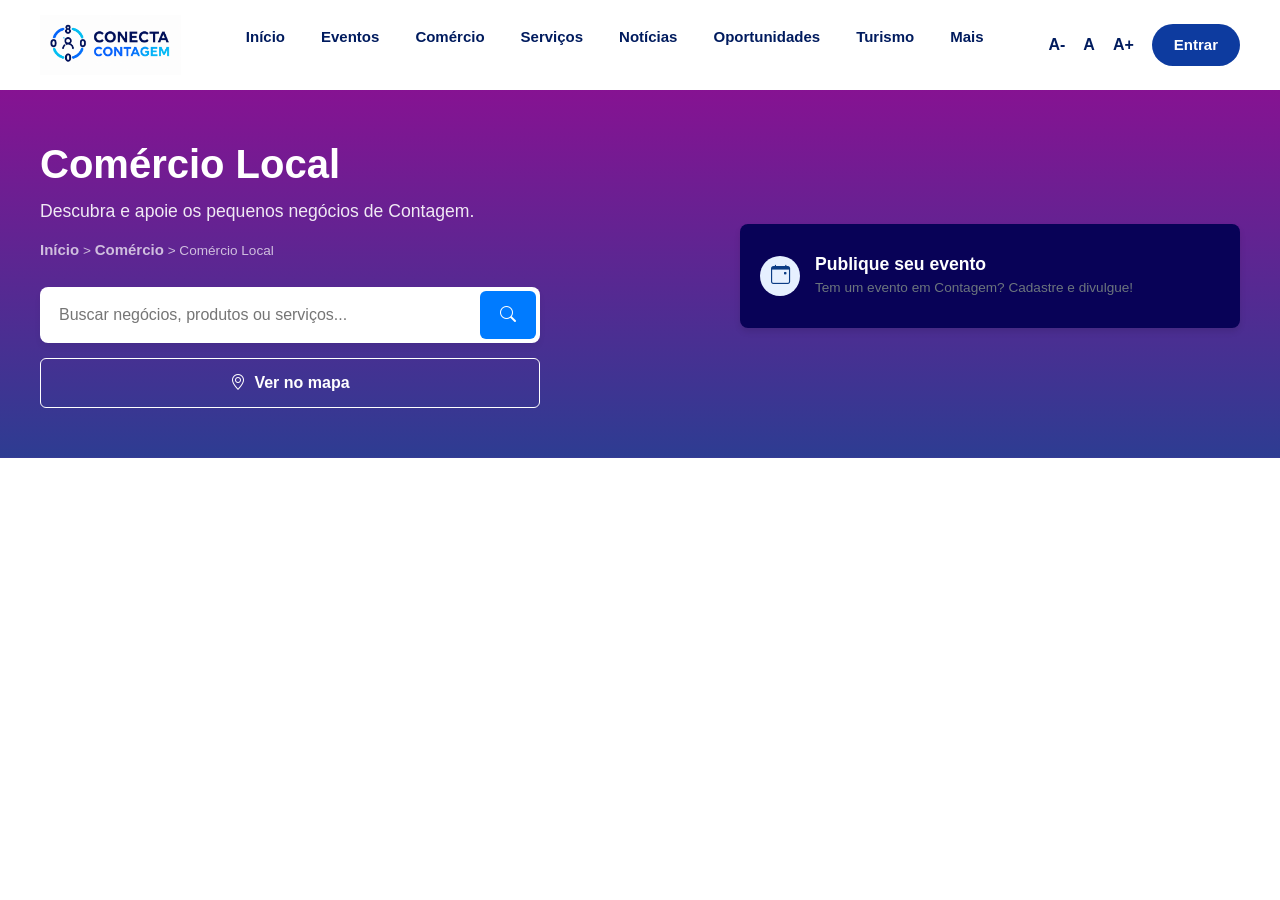
==== cadastrar-evento.html @ 11c1bff6 "adicionei página cadastrar eventos" ====
<!DOCTYPE html>
<html lang="en">

<head>
    <meta charset="UTF-8">
    <meta name="viewport" content="width=device-width, initial-scale=1.0">
    <title>Conecta Contagem</title>

    <!-- links bootstrap -->

    <link href="https://cdn.jsdelivr.net/npm/bootstrap@5.0.2/dist/css/bootstrap.min.css" rel="stylesheet"
        integrity="sha384-EVSTQN3/azprG1Anm3QDgpJLIm9Nao0Yz1ztcQTwFspd3yD65VohhpuuCOmLASjC" crossorigin="anonymous">


    <!-- Icones booststrap -->
    <link href="https://cdn.jsdelivr.net/npm/bootstrap-icons@1.11.3/font/bootstrap-icons.css" rel="stylesheet">

    <!--Meu CSS-->
    <link rel="stylesheet" href="css/style-cadastrar-evento.css">

</head>

<body>

    <!-- Cabeçalho Menu/ Home-->
    <header>
        <div class="logo">
            <img src="img/logo.png" alt="Logo">
        </div>

        <nav>

            <ul class="d-flex list-unstyled">

                <li><a href="./index.html">Início</a></li>
                <li><a href="#">Eventos</a></li>
                <li><a href="#">Comércio</a></li>
                <li><a href="#">Serviços</a></li>
                <li><a href="#">Notícias</a></li>
                <li><a href="#">Oportunidades</a></li>
                <li><a href="#">Turismo</a></li>
                <li><a href="#">Mais</a></li>

            </ul>

        </nav>

        <div class="menu-direita">

            <a href="#">A-</a>
            <a href="#">A</a>
            <a href="#">A+</a>

            <button>Entrar</button>

        </div>


    </header>

    <!-- Banner azul abaixo do Cabeçalho Menu/Home-->

    <!-- Seção Hero - Banner Azul do Comércio Local -->
    <section class="hero-comercio">
        <div class="hero-container">

            <!-- LADO ESQUERDO: Textos, Busca e Mapa (Debaixo do h1) -->
            <div class="hero-esquerdo">
                <div class="hero-conteudo">
                    <h1 class="hero-titulo">Comércio Local</h1>
                    <p class="hero-subtitulo">Descubra e apoie os pequenos negócios de Contagem.</p>

                    <nav class="hero-breadcrumb">
                        <a href="#">Início</a> &gt;
                        <a href="#">Comércio</a> &gt;
                        <span>Comércio Local</span>
                    </nav>
                </div>

                <!-- A busca e o mapa agora ficam aqui, embaixo do comércio local -->
                <div class="busca-e-mapa-container">
                    <div class="busca-container">
                        <input type="text" class="busca-input" placeholder="Buscar negócios, produtos ou serviços...">
                        <button class="busca-btn" aria-label="Buscar">
                            <i class="bi bi-search"></i>
                        </button>
                    </div>

                    <button class="btn-mapa">
                        <i class="bi bi-geo-alt"></i>
                        Ver no mapa
                    </button>
                </div>
            </div>

            <!-- LADO DIREITO: Card de Cadastrar Evento -->
            <div class="hero-direito">
                <div class="card-publique-evento">
                    <div class="evento-info">
                        <div class="evento-icone-wrapper">
                            <i class="bi bi-calendar-event"></i>
                        </div>
                        <div class="evento-textos">
                            <h2>Publique seu evento</h2>
                            <p>Tem um evento em Contagem? Cadastre e divulgue!</p>
                        </div>
                    </div>
                   
                </div>
            </div>

        </div>
    </section>




</body>

</html>
---- css/style-cadastrar-evento.css ----
/*cadastrar eventos*/
/* 
-----------ESTILIZAÇÃO DO CABEÇALHO HOME-------------

*/

*{
    margin:0;
    padding:0;
    box-sizing:border-box;
}

/* Corpo */

body{

    font-family:Arial, Helvetica, sans-serif;

}

/* Cabeçalho */

header{

    width:100%;
    height:90px;

    display:flex;

    justify-content:space-between;

    align-items:center;

    padding:0 40px;

    background:white;

}

/* Logo */

.logo img{

    height: 60px;

}

/* Menu */

nav ul{

    list-style:none;

    display:flex;

}

nav li{

    margin:0 18px;

}

nav a{

    text-decoration:none;

    color:#001b5e;

    font-weight:bold;

    font-size:15px;

}

nav a:hover{

    color:#1d64f2;

}

/* Parte da direita */

.menu-direita{

    display:flex;

    align-items:center;

}

.menu-direita a{

    text-decoration:none;

    color:#001b5e;

    margin-right:18px;

    font-weight:bold;

}

/* Botão */

.menu-direita button{

    background:#0d3b9f;

    color:white;

    border:none;

    padding:10px 22px;

    border-radius:25px;

    font-size: 15px;
    font-weight: 600;

    cursor:pointer;
    transition: all 0.3s ease;

}

.menu-direita button:hover{

    background:#082f7d;
    
    transform: translateY(-2px);

    box-shadow: 0 4px 12px rgba(13, 110, 253, 0.3);

}


/*
----------ESTIIZAÇÃO AZUL ABAIXO DO CABEÇALHO MENU/HOME------------
*/



/*
----------ESTILIZAÇÃO AZUL ABAIXO DO CABEÇALHO MENU/HOME------------
*/

.hero-comercio {
    background-color: #f13edc; 
    background-image: linear-gradient(rgba(115, 11, 133, 0.85), rgba(11, 60, 133, 0.85)), url('caminho-da-sua-imagem-de-fundo.jpg'); 
    background-size: cover;
    background-position: center;
    color: #ffffff;
    padding: 50px 20px;
    font-family: Arial, sans-serif; 
}

.hero-container {
    max-width: 1200px;
    margin: 0 auto;
    display: flex;
    justify-content: space-between;
    align-items: flex-end; /* Alinha os dois lados por baixo */
    flex-wrap: wrap; 
    gap: 40px;
}

/* Estrutura do Lado Esquerdo (Textos + Busca) */
.hero-esquerdo {
    flex: 1.2; 
    min-width: 320px;
    display: flex;
    flex-direction: column;
    gap: 25px; 
}

.hero-conteudo {
    width: 100%;
}

.hero-titulo {
    font-size: 2.5rem;
    margin: 0 0 10px 0;
    font-weight: bold;
}

.hero-subtitulo {
    font-size: 1.1rem;
    margin: 0 0 15px 0;
    opacity: 0.9;
}

.hero-breadcrumb {
    font-size: 0.85rem;
    opacity: 0.7;
}

.hero-breadcrumb a {
    color: #ffffff;
    text-decoration: none;
}

.hero-breadcrumb a:hover {
    text-decoration: underline;
}

/* Agrupador da Busca e do Mapa no Lado Esquerdo */
.busca-e-mapa-container {
    display: flex;
    flex-direction: column;
    gap: 15px;
    max-width: 500px; /* Controla a largura máxima da busca */
}

/* Barra de Busca */
.busca-container {
    display: flex;
    background-color: #ffffff;
    border-radius: 8px;
    overflow: hidden;
    padding: 4px;
    box-shadow: 0 4px 6px rgba(0, 0, 0, 0.05);
}

.busca-input {
    flex: 1;
    border: none;
    padding: 12px 15px;
    font-size: 1rem;
    outline: none;
    color: #333333;
}

.busca-btn {
    background-color: #007bff; 
    border: none;
    color: #ffffff;
    padding: 0 20px;
    border-radius: 6px;
    cursor: pointer;
    display: flex;
    align-items: center;
    justify-content: center;
    transition: background-color 0.2s;
}

.busca-btn:hover {
    background-color: #0056b3;
}

/* Botão Ver no Mapa */
.btn-mapa {
    width: 100%; 
    background-color: transparent;
    border: 1px solid #ffffff;
    color: #ffffff;
    padding: 12px 15px;
    border-radius: 6px;
    cursor: pointer;
    display: flex;
    align-items: center;
    justify-content: center;
    gap: 8px;
    font-size: 1rem;
    font-weight: bold;
    transition: background-color 0.2s;
}

.btn-mapa:hover {
    background-color: rgba(255, 255, 255, 0.1);
}

/* Estrutura do Lado Direito (Card de Evento) */
.hero-direito {
    flex: 1;
    max-width: 500px;
    min-width: 300px;
}

/* Card Branco Interno (Lado Direito) */
.card-publique-evento {
    background-color: #ffffff;
    border-radius: 8px;
    padding: 30px 20px !important;
    display: flex;
    justify-content: space-between;
    align-items: center;
    gap: 15px;
    box-shadow: 0 8px 24px rgba(0, 0, 0, 0.15); 
    transform: translateY(-80px);
}

.evento-info {
    display: flex;
    align-items: center;
    gap: 15px;
}

.evento-icone-wrapper {
    background-color: #e6f0ff;
    color: #0b3c85;
    width: 40px;
    height: 40px;
    border-radius: 50%;
    display: flex;
    align-items: center;
    justify-content: center;
    font-size: 1.2rem;
    flex-shrink: 0;
}

.evento-textos h2 {
    font-size: 1.1rem;
    color: #0b3c85; /* Mantido o azul do projeto */
    margin: 0 0 2px 0;
    font-weight: bold;
}

.evento-textos p {
    font-size: 0.85rem;
    color: #6c757d;
    margin: 0;
}

.btn-cadastrar-evento {
    background-color: #0b3c85;
    color: #ffffff;
    border: none;
    padding: 8px 16px;
    border-radius: 6px;
    font-size: 0.9rem;
    font-weight: bold;
    cursor: pointer;
    white-space: nowrap; 
    transition: background-color 0.2s;
}

.btn-cadastrar-evento:hover {
    background-color: #002663;
}

/* Responsividade Mobile */
@media (max-width: 768px) {
    .hero-container {
        flex-direction: column;
        align-items: stretch;
    }
}

@media (max-width: 480px) {
    .card-publique-evento {
        flex-direction: column;
        text-align: center;
    }
    .evento-info {
        flex-direction: column;
    }
    .btn-cadastrar-evento {
        width: 100%;
    }
}




/*
   ESTILIZAÇÃO DA SEÇÃO PUBLIQUE SEU EVENTO
   */

   /* Caixinha branca flutuante */
.card-publique-evento {
    background-color: #080257;
    border-radius: 8px;
    padding: 15px 20px;
    display: flex;
    justify-content: space-between;
    align-items: center;
    gap: 15px;
    box-shadow: 0 4px 6px rgba(0, 0, 0, 0.1); 
}

/* Agrupa ícone e textos */
.evento-info {
    display: flex;
    align-items: center;
    gap: 15px;
}

/* Círculo azul claro do ícone de calendário */
.evento-icone-wrapper {
    background-color: #e6f0ff;
    color: #0b3c85;
    width: 40px;
    height: 40px;
    border-radius: 50%;
    display: flex;
    align-items: center;
    justify-content: center;
    font-size: 1.2rem;
    flex-shrink: 0;
}

/* Textos internos ajustados */
.evento-textos h2 {
    font-size: 1.1rem;
    color: #fefeff;
    margin: 0 0 2px 0;
    font-weight: bold;
}

.evento-textos p {
    font-size: 0.85rem;
    color: #6c757d;
    margin: 0;
}

/* Botão Cadastrar Pequeno */
.btn-cadastrar-evento {
    background-color: #0b3c85;
    color: #ffffff;
    border: none;
    padding: 8px 16px;
    border-radius: 6px;
    font-size: 0.9rem;
    font-weight: bold;
    cursor: pointer;
    white-space: nowrap; 
    transition: background-color 0.2s;
}

.btn-cadastrar-evento:hover {
    background-color: #002663;
}

/* Responsividade para telas mobile */
@media (max-width: 480px) {
    .card-publique-evento {
        flex-direction: column;
        text-align: center;
    }
    .evento-info {
        flex-direction: column;
    }
    .btn-cadastrar-evento {
        width: 100%;
    }
}
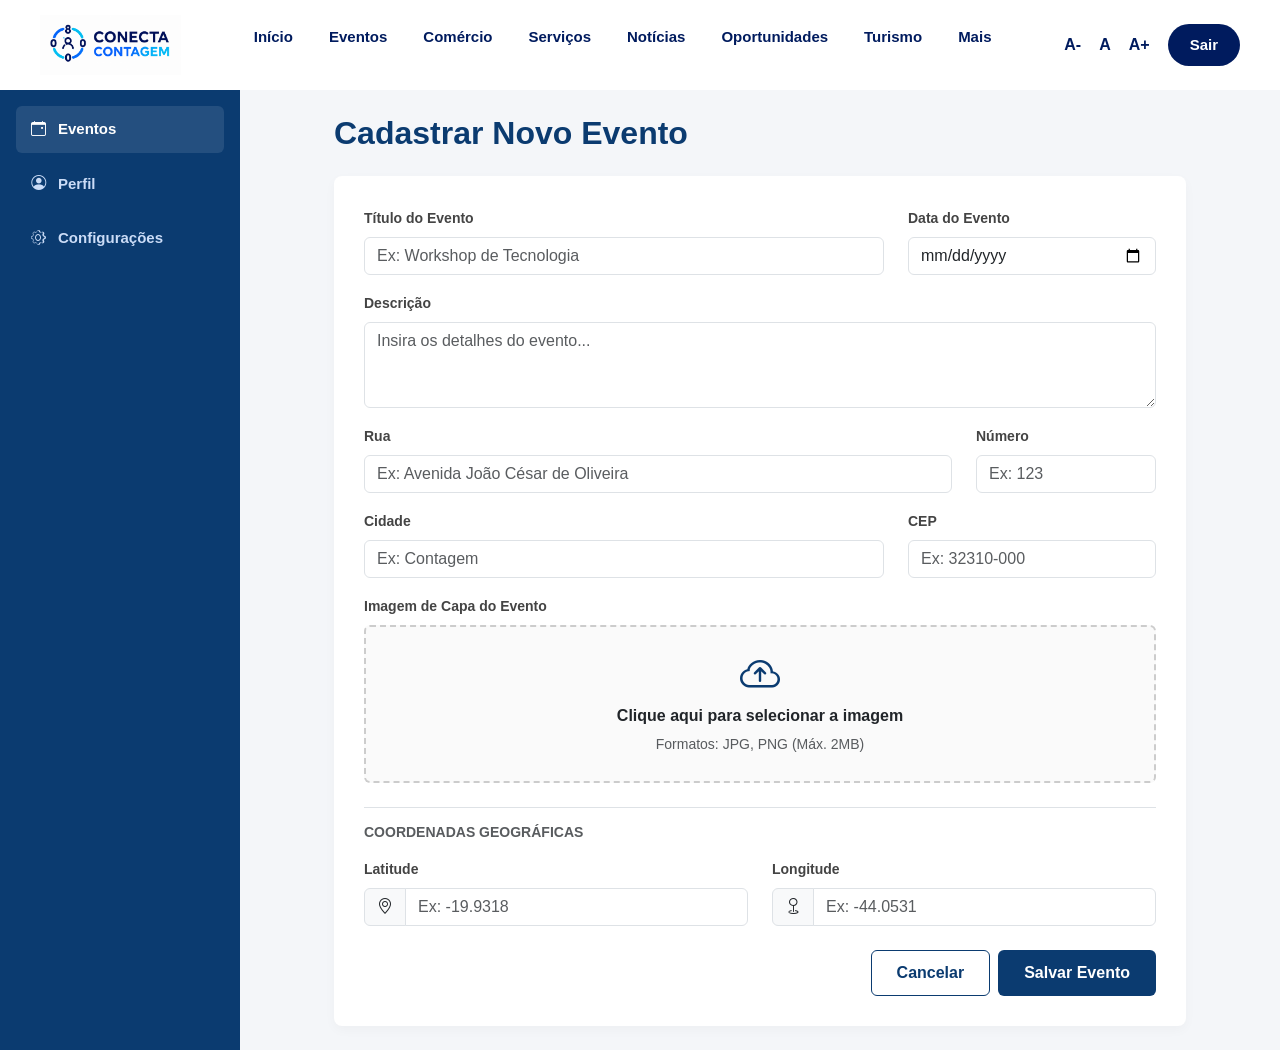
==== commit 2567812f: "adicionei cadastro de eventos" ====
--- a/cadastrar-evento.html
+++ b/cadastrar-evento.html
@@ -51,66 +51,130 @@
             <a href="#">A</a>
             <a href="#">A+</a>
 
-            <button>Entrar</button>
+            <button class="botaoSair">Sair</button>
 
         </div>
 
 
     </header>
 
-    <!-- Banner azul abaixo do Cabeçalho Menu/Home-->
 
-    <!-- Seção Hero - Banner Azul do Comércio Local -->
-    <section class="hero-comercio">
-        <div class="hero-container">
+    <!-- CONTEUDO ARÉA DE CADASTRO DE EVENTOS -->
+    <main class="d-flex painel-admin">
 
-            <!-- LADO ESQUERDO: Textos, Busca e Mapa (Debaixo do h1) -->
-            <div class="hero-esquerdo">
-                <div class="hero-conteudo">
-                    <h1 class="hero-titulo">Comércio Local</h1>
-                    <p class="hero-subtitulo">Descubra e apoie os pequenos negócios de Contagem.</p>
+        <!-- Menu Lateral  -->
+        <aside class="sidebar-admin">
+            <nav class="d-flex flex-column gap-2 p-3">
+                <a href="./cadastrar-evento.html" class="sidebar-item active">
+                    <i class="bi bi-calendar-event"></i> Eventos
+                </a>
+                <a href="#" class="sidebar-item">
+                    <i class="bi bi-person-circle"></i> Perfil
+                </a>
+                <a href="#" class="sidebar-item">
+                    <i class="bi bi-gear"></i> Configurações
+                </a>
+            </nav>
+        </aside>
 
-                    <nav class="hero-breadcrumb">
-                        <a href="#">Início</a> &gt;
-                        <a href="#">Comércio</a> &gt;
-                        <span>Comércio Local</span>
-                    </nav>
+        <!-- Formulário de Cadastro  -->
+        <section class="conteudo-cadastro container-fluid p-4">
+            <h2 class="titulo-pagina mb-4">Cadastrar Novo Evento</h2>
+
+            <form class="form-evento-clean">
+
+                <!-- Campos Básicos -->
+                <div class="row mb-3">
+                    <div class="col-md-8">
+                        <label for="titulo" class="form-label">Título do Evento</label>
+                        <input type="text" id="titulo" class="form-control" placeholder="Ex: Workshop de Tecnologia">
+                    </div>
+                    <div class="col-md-4">
+                        <label for="data" class="form-label">Data do Evento</label>
+                        <input type="date" id="data" class="form-control">
+                    </div>
                 </div>
 
-                <!-- A busca e o mapa agora ficam aqui, embaixo do comércio local -->
-                <div class="busca-e-mapa-container">
-                    <div class="busca-container">
-                        <input type="text" class="busca-input" placeholder="Buscar negócios, produtos ou serviços...">
-                        <button class="busca-btn" aria-label="Buscar">
-                            <i class="bi bi-search"></i>
-                        </button>
+                <div class="mb-3">
+                    <label for="descricao" class="form-label">Descrição</label>
+                    <textarea id="descricao" class="form-control" rows="3"
+                        placeholder="Insira os detalhes do evento..."></textarea>
+                </div>
+
+               
+                    <!-- Linha 1: Rua e Número -->
+                    <div class="row mb-3">
+                        <div class="col-md-9">
+                            <label for="rua" class="form-label">Rua</label>
+                            <input type="text" id="rua" class="form-control"
+                                placeholder="Ex: Avenida João César de Oliveira">
+                        </div>
+                        <div class="col-md-3">
+                            <label for="numero" class="form-label">Número</label>
+                            <input type="text" id="numero" class="form-control" placeholder="Ex: 123">
+                        </div>
                     </div>
 
-                    <button class="btn-mapa">
-                        <i class="bi bi-geo-alt"></i>
-                        Ver no mapa
-                    </button>
-                </div>
-            </div>
-
-            <!-- LADO DIREITO: Card de Cadastrar Evento -->
-            <div class="hero-direito">
-                <div class="card-publique-evento">
-                    <div class="evento-info">
-                        <div class="evento-icone-wrapper">
-                            <i class="bi bi-calendar-event"></i>
+                    <!-- Linha 2: Cidade e CEP -->
+                    <div class="row mb-3">
+                        <div class="col-md-8">
+                            <label for="cidade" class="form-label">Cidade</label>
+                            <input type="text" id="cidade" class="form-control" placeholder="Ex: Contagem">
                         </div>
-                        <div class="evento-textos">
-                            <h2>Publique seu evento</h2>
-                            <p>Tem um evento em Contagem? Cadastre e divulgue!</p>
+                        <div class="col-md-4">
+                            <label for="cep" class="form-label">CEP</label>
+                            <input type="text" id="cep" class="form-control" placeholder="Ex: 32310-000">
                         </div>
                     </div>
-                   
                 </div>
-            </div>
 
-        </div>
-    </section>
+
+                <!-- ESTA É A PARTE DO UPLOAD DE IMAGEM  -->
+                <div class="mb-4">
+                    <label class="form-label">Imagem de Capa do Evento</label>
+                    <div class="image-upload-zone">
+                        <input type="file" id="imagem-evento" accept="image/*" hidden>
+                        <label for="imagem-evento" class="upload-label w-100">
+                            <i class="bi bi-cloud-arrow-up display-6 text-primary-conecta"></i>
+                            <span class="d-block fw-bold my-1">Clique aqui para selecionar a imagem</span>
+                            <small class="text-muted">Formatos: JPG, PNG (Máx. 2MB)</small>
+                        </label>
+                    </div>
+                </div>
+
+                <!-- Campos de Coordenadas -->
+                <div class="geo-section pt-3 border-top">
+                    <h5 class="text-muted mb-3 small fw-bold text-uppercase">Coordenadas Geográficas</h5>
+                    <div class="row mb-4">
+                        <div class="col-md-6">
+                            <label for="latitude" class="form-label">Latitude</label>
+                            <div class="input-group">
+                                <span class="input-group-text"><i class="bi bi-geo-alt"></i></span>
+                                <input type="number" id="latitude" step="any" class="form-control"
+                                    placeholder="Ex: -19.9318">
+                            </div>
+                        </div>
+                        <div class="col-md-6">
+                            <label for="longitude" class="form-label">Longitude</label>
+                            <div class="input-group">
+                                <span class="input-group-text"><i class="bi bi-geo"></i></span>
+                                <input type="number" id="longitude" step="any" class="form-control"
+                                    placeholder="Ex: -44.0531">
+                            </div>
+                        </div>
+                    </div>
+                </div>
+
+                <!-- Botões -->
+                <div class="d-flex justify-content-end gap-2">
+                    <button type="button" class="btn btn-outline-conecta">Cancelar</button>
+                    <button type="submit" class="btn btn-conecta">Salvar Evento</button>
+                </div>
+
+            </form>
+        </section>
+
+    </main>
 
 
 
--- a/css/style-cadastrar-evento.css
+++ b/css/style-cadastrar-evento.css
@@ -103,9 +103,9 @@
 
 /* Botão */
 
-.menu-direita button{
-
-    background:#0d3b9f;
+.botaoSair{
+
+    background:#001b5e;
 
     color:white;
 
@@ -120,12 +120,13 @@
 
     cursor:pointer;
     transition: all 0.3s ease;
-
-}
-
-.menu-direita button:hover{
-
-    background:#082f7d;
+    
+
+}
+
+.botaoSair:hover{
+
+    background:#9c0202;
     
     transform: translateY(-2px);
 
@@ -135,312 +136,117 @@
 
 
 /*
-----------ESTIIZAÇÃO AZUL ABAIXO DO CABEÇALHO MENU/HOME------------
+---------- ESTILIZAÇÃO CONTEUDO ARÉA DE CADASTRO DE EVENTOS ------------
 */
 
-
-
-/*
-----------ESTILIZAÇÃO AZUL ABAIXO DO CABEÇALHO MENU/HOME------------
-*/
-
-.hero-comercio {
-    background-color: #f13edc; 
-    background-image: linear-gradient(rgba(115, 11, 133, 0.85), rgba(11, 60, 133, 0.85)), url('caminho-da-sua-imagem-de-fundo.jpg'); 
-    background-size: cover;
-    background-position: center;
-    color: #ffffff;
-    padding: 50px 20px;
-    font-family: Arial, sans-serif; 
-}
-
-.hero-container {
-    max-width: 1200px;
-    margin: 0 auto;
-    display: flex;
-    justify-content: space-between;
-    align-items: flex-end; /* Alinha os dois lados por baixo */
-    flex-wrap: wrap; 
-    gap: 40px;
-}
-
-/* Estrutura do Lado Esquerdo (Textos + Busca) */
-.hero-esquerdo {
-    flex: 1.2; 
-    min-width: 320px;
-    display: flex;
-    flex-direction: column;
-    gap: 25px; 
-}
-
-.hero-conteudo {
-    width: 100%;
-}
-
-.hero-titulo {
-    font-size: 2.5rem;
-    margin: 0 0 10px 0;
-    font-weight: bold;
-}
-
-.hero-subtitulo {
-    font-size: 1.1rem;
-    margin: 0 0 15px 0;
-    opacity: 0.9;
-}
-
-.hero-breadcrumb {
-    font-size: 0.85rem;
-    opacity: 0.7;
-}
-
-.hero-breadcrumb a {
-    color: #ffffff;
-    text-decoration: none;
-}
-
-.hero-breadcrumb a:hover {
-    text-decoration: underline;
-}
-
-/* Agrupador da Busca e do Mapa no Lado Esquerdo */
-.busca-e-mapa-container {
-    display: flex;
-    flex-direction: column;
-    gap: 15px;
-    max-width: 500px; /* Controla a largura máxima da busca */
-}
-
-/* Barra de Busca */
-.busca-container {
-    display: flex;
-    background-color: #ffffff;
-    border-radius: 8px;
-    overflow: hidden;
-    padding: 4px;
-    box-shadow: 0 4px 6px rgba(0, 0, 0, 0.05);
-}
-
-.busca-input {
-    flex: 1;
-    border: none;
-    padding: 12px 15px;
-    font-size: 1rem;
-    outline: none;
-    color: #333333;
-}
-
-.busca-btn {
-    background-color: #007bff; 
-    border: none;
-    color: #ffffff;
-    padding: 0 20px;
-    border-radius: 6px;
-    cursor: pointer;
+/* COR PRINCIPAL DA IDENTIDADE CONECTA CONTAGEM */
+:root {
+    --azul-conecta: #0b3b70;
+    --azul-hover: #237e01;
+}
+
+body {
+    background-color: #f4f6f9;
+}
+
+/* ALINHAMENTO DO PAINEL ABAIXO DO HEADER */
+.painel-admin {
+    min-height: calc(100vh - 70px); /* Ajuste baseado na altura aproximada do header */
+}
+
+/* MENU LATERAL */
+.sidebar-admin {
+    width: 240px;
+    background-color: var(--azul-conecta);
+}
+
+.sidebar-item {
     display: flex;
     align-items: center;
-    justify-content: center;
-    transition: background-color 0.2s;
-}
-
-.busca-btn:hover {
-    background-color: #0056b3;
-}
-
-/* Botão Ver no Mapa */
-.btn-mapa {
-    width: 100%; 
-    background-color: transparent;
-    border: 1px solid #ffffff;
-    color: #ffffff;
+    gap: 12px;
+    color: #cbdcf7;
+    text-decoration: none;
     padding: 12px 15px;
     border-radius: 6px;
+    font-size: 15px;
+    transition: all 0.2s;
+}
+
+.sidebar-item:hover, .sidebar-item.active {
+    background-color: rgba(255, 255, 255, 0.1);
+    color: #ffffff;
+}
+
+/* ÁREA DE CADASTRO */
+.conteudo-cadastro {
+    max-width: 900px;
+}
+
+.titulo-pagina {
+    color: var(--azul-conecta);
+    font-weight: 600;
+}
+
+.form-evento-clean {
+    background-color: #ffffff;
+    padding: 30px;
+    border-radius: 8px;
+    box-shadow: 0 4px 12px rgba(0, 0, 0, 0.03);
+}
+
+.form-label {
+    font-weight: 600;
+    color: #444;
+    font-size: 14px;
+}
+
+/* ESTILIZAÇÃO DA ÁREA DE UPLOAD DE IMAGEM */
+.image-upload-zone {
+    border: 2px dashed #cccccc;
+    border-radius: 6px;
+    background-color: #fafafa;
+    padding: 25px;
+    text-align: center;
     cursor: pointer;
-    display: flex;
-    align-items: center;
-    justify-content: center;
-    gap: 8px;
-    font-size: 1rem;
-    font-weight: bold;
-    transition: background-color 0.2s;
-}
-
-.btn-mapa:hover {
-    background-color: rgba(255, 255, 255, 0.1);
-}
-
-/* Estrutura do Lado Direito (Card de Evento) */
-.hero-direito {
-    flex: 1;
-    max-width: 500px;
-    min-width: 300px;
-}
-
-/* Card Branco Interno (Lado Direito) */
-.card-publique-evento {
-    background-color: #ffffff;
-    border-radius: 8px;
-    padding: 30px 20px !important;
-    display: flex;
-    justify-content: space-between;
-    align-items: center;
-    gap: 15px;
-    box-shadow: 0 8px 24px rgba(0, 0, 0, 0.15); 
-    transform: translateY(-80px);
-}
-
-.evento-info {
-    display: flex;
-    align-items: center;
-    gap: 15px;
-}
-
-.evento-icone-wrapper {
-    background-color: #e6f0ff;
-    color: #0b3c85;
-    width: 40px;
-    height: 40px;
-    border-radius: 50%;
-    display: flex;
-    align-items: center;
-    justify-content: center;
-    font-size: 1.2rem;
-    flex-shrink: 0;
-}
-
-.evento-textos h2 {
-    font-size: 1.1rem;
-    color: #0b3c85; /* Mantido o azul do projeto */
-    margin: 0 0 2px 0;
-    font-weight: bold;
-}
-
-.evento-textos p {
-    font-size: 0.85rem;
-    color: #6c757d;
-    margin: 0;
-}
-
-.btn-cadastrar-evento {
-    background-color: #0b3c85;
+    transition: all 0.2s;
+}
+
+.image-upload-zone:hover {
+    border-color: var(--azul-conecta);
+    background-color: #f7f9fc;
+}
+
+.upload-label {
+    cursor: pointer;
+}
+
+.text-primary-conecta {
+    color: var(--azul-conecta);
+}
+
+/* BOTÕES CUSTOMIZADOS DA PALETA */
+.btn-conecta {
+    background-color: var(--azul-conecta);
     color: #ffffff;
-    border: none;
-    padding: 8px 16px;
-    border-radius: 6px;
-    font-size: 0.9rem;
-    font-weight: bold;
-    cursor: pointer;
-    white-space: nowrap; 
-    transition: background-color 0.2s;
-}
-
-.btn-cadastrar-evento:hover {
-    background-color: #002663;
-}
-
-/* Responsividade Mobile */
-@media (max-width: 768px) {
-    .hero-container {
-        flex-direction: column;
-        align-items: stretch;
-    }
-}
-
-@media (max-width: 480px) {
-    .card-publique-evento {
-        flex-direction: column;
-        text-align: center;
-    }
-    .evento-info {
-        flex-direction: column;
-    }
-    .btn-cadastrar-evento {
-        width: 100%;
-    }
-}
-
-
-
-
-/*
-   ESTILIZAÇÃO DA SEÇÃO PUBLIQUE SEU EVENTO
-   */
-
-   /* Caixinha branca flutuante */
-.card-publique-evento {
-    background-color: #080257;
-    border-radius: 8px;
-    padding: 15px 20px;
-    display: flex;
-    justify-content: space-between;
-    align-items: center;
-    gap: 15px;
-    box-shadow: 0 4px 6px rgba(0, 0, 0, 0.1); 
-}
-
-/* Agrupa ícone e textos */
-.evento-info {
-    display: flex;
-    align-items: center;
-    gap: 15px;
-}
-
-/* Círculo azul claro do ícone de calendário */
-.evento-icone-wrapper {
-    background-color: #e6f0ff;
-    color: #0b3c85;
-    width: 40px;
-    height: 40px;
-    border-radius: 50%;
-    display: flex;
-    align-items: center;
-    justify-content: center;
-    font-size: 1.2rem;
-    flex-shrink: 0;
-}
-
-/* Textos internos ajustados */
-.evento-textos h2 {
-    font-size: 1.1rem;
-    color: #fefeff;
-    margin: 0 0 2px 0;
-    font-weight: bold;
-}
-
-.evento-textos p {
-    font-size: 0.85rem;
-    color: #6c757d;
-    margin: 0;
-}
-
-/* Botão Cadastrar Pequeno */
-.btn-cadastrar-evento {
-    background-color: #0b3c85;
+    padding: 10px 25px;
+    font-weight: 600;
+}
+
+.btn-conecta:hover {
+    background-color: var(--azul-hover);
     color: #ffffff;
-    border: none;
-    padding: 8px 16px;
-    border-radius: 6px;
-    font-size: 0.9rem;
-    font-weight: bold;
-    cursor: pointer;
-    white-space: nowrap; 
-    transition: background-color 0.2s;
-}
-
-.btn-cadastrar-evento:hover {
-    background-color: #002663;
-}
-
-/* Responsividade para telas mobile */
-@media (max-width: 480px) {
-    .card-publique-evento {
-        flex-direction: column;
-        text-align: center;
-    }
-    .evento-info {
-        flex-direction: column;
-    }
-    .btn-cadastrar-evento {
-        width: 100%;
-    }
-}+}
+
+.btn-outline-conecta {
+    border: 1px solid var(--azul-conecta);
+    color: var(--azul-conecta);
+    padding: 10px 25px;
+    font-weight: 600;
+}
+
+.btn-outline-conecta:hover {
+    background-color: rgba(11, 59, 112, 0.05);
+    color: var(--azul-conecta);
+}
+
+
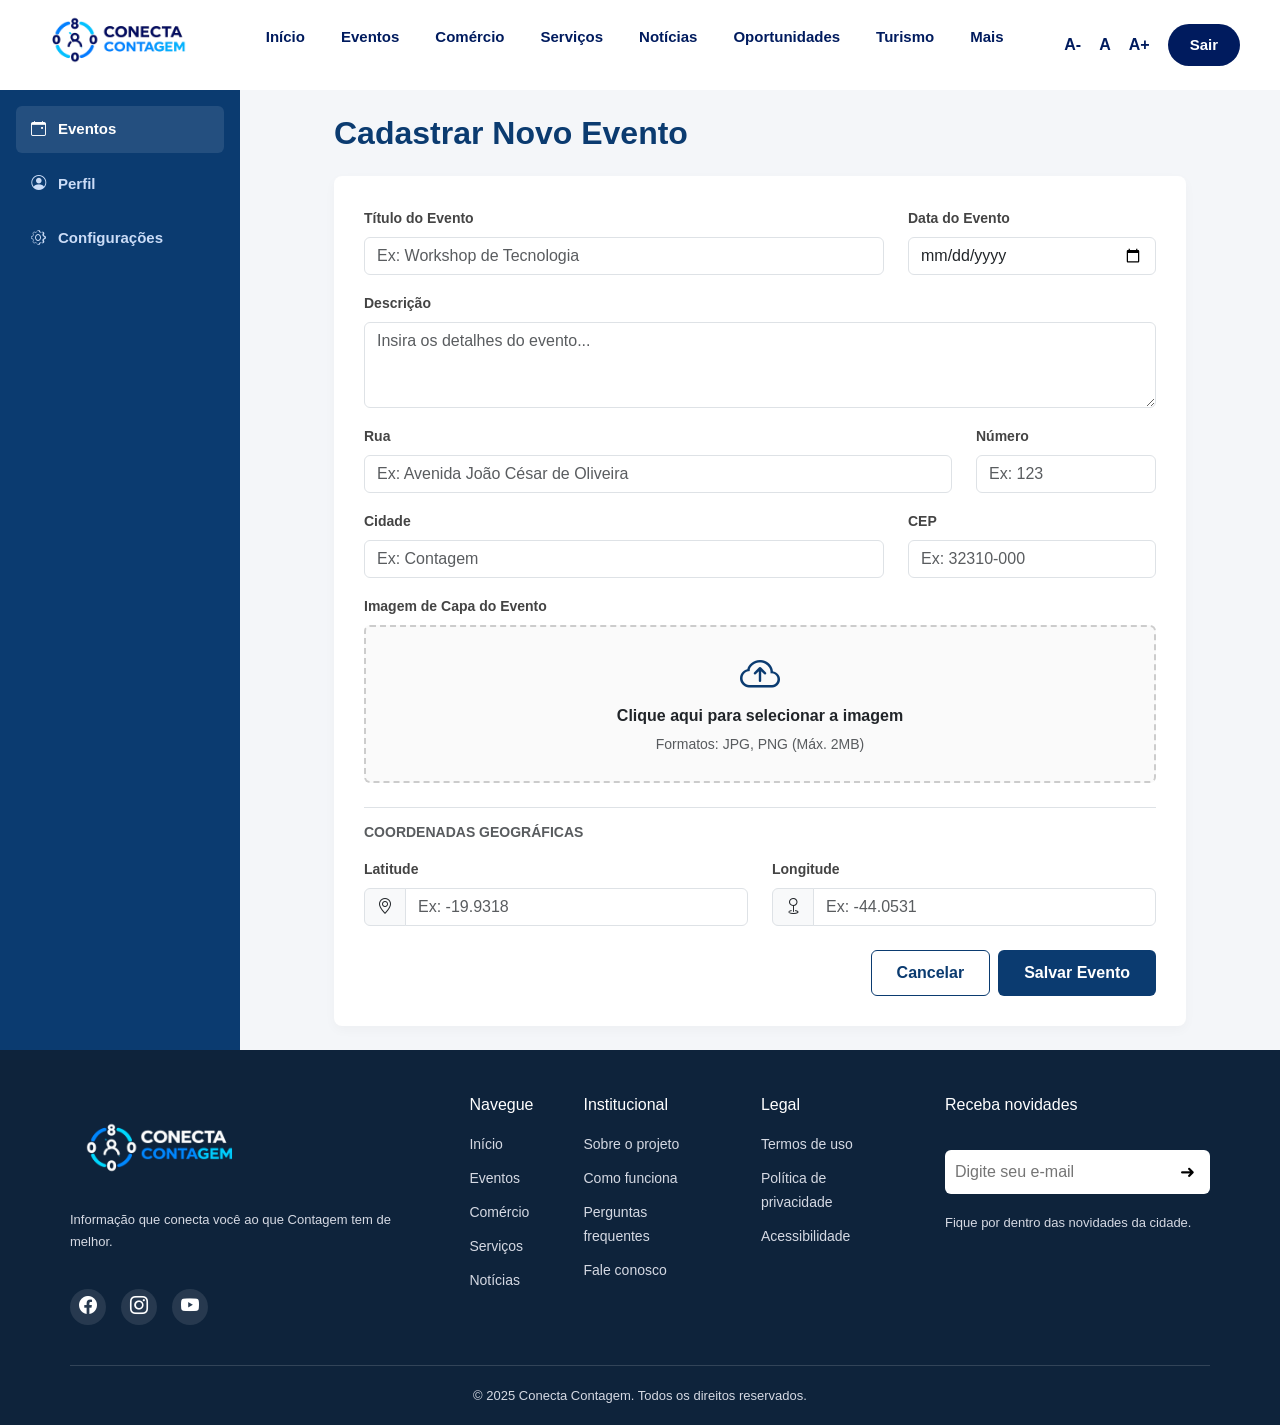
==== commit 64caaf57: "finalizei o site" ====
--- a/cadastrar-evento.html
+++ b/cadastrar-evento.html
@@ -25,7 +25,7 @@
     <!-- Cabeçalho Menu/ Home-->
     <header>
         <div class="logo">
-            <img src="img/logo.png" alt="Logo">
+            <img src="img/logo123.png" alt="Logo">
         </div>
 
         <nav>
@@ -176,6 +176,138 @@
 
     </main>
 
+    <!-- ---------------------------------------- Footer  ----------------------------- -->
+    <footer class="rodape">
+
+        <!-- Container principal -->
+        <div class="containerRodape">
+
+            <!-- ================= Logo ================= -->
+            <div class="footer-col">
+
+                <!-- Logo -->
+                <img src="img/logo 04.png" alt="Logo Conecta Contagem" class="logo-footer">
+
+                <!-- Texto -->
+                <p>
+                    Informação que conecta você ao que
+                    Contagem tem de melhor.
+                </p>
+
+                <!-- Redes sociais -->
+    
+                <div class="redes">
+
+                    <a href="#" aria-label="Facebook">
+                        <i class="bi bi-facebook"></i>
+                    </a>
+
+                    <a href="#" aria-label="Instagram">
+                        <i class="bi bi-instagram"></i>
+                    </a>
+
+                    <a href="#" aria-label="YouTube">
+                        <i class="bi bi-youtube"></i>
+                    </a>
+
+                </div>
+
+            </div>
+
+            <!-- ================= Navegue ================= -->
+
+            <div class="footer-col">
+
+                <h3>Navegue</h3>
+
+                <ul>
+                    <li><a href="#">Início</a></li>
+                    <li><a href="#">Eventos</a></li>
+                    <li><a href="#">Comércio</a></li>
+                    <li><a href="#">Serviços</a></li>
+                    <li><a href="#">Notícias</a></li>
+                </ul>
+
+            </div>
+
+            <!-- ================= Institucional ================= -->
+
+            <div class="footer-col">
+
+                <h3>Institucional</h3>
+
+                <ul>
+                    <li><a href="#">Sobre o projeto</a></li>
+                    <li><a href="#">Como funciona</a></li>
+                    <li><a href="#">Perguntas frequentes</a></li>
+                    <li><a href="#">Fale conosco</a></li>
+                </ul>
+
+            </div>
+
+            <!-- ================= Legal ================= -->
+
+            <div class="footer-col">
+
+                <h3>Legal</h3>
+
+                <ul>
+                    <li><a href="#">Termos de uso</a></li>
+                    <li><a href="#">Política de privacidade</a></li>
+                    <li><a href="#">Acessibilidade</a></li>
+                </ul>
+
+            </div>
+
+            <!-- ================= Newsletter ================= -->
+
+            <div class="footer-col newsletter-col">
+
+                <h3>Receba novidades</h3>
+
+                <div class="newsletter">
+
+                    <input type="email" placeholder="Digite seu e-mail">
+
+                    <button>
+                        ➜
+                    </button>
+
+                </div>
+
+                <p>
+                    Fique por dentro das novidades da cidade.
+                </p>
+
+            </div>
+
+        </div>
+
+        <!-- Copyright -->
+
+        <div class="footer-copy">
+
+            © 2025 Conecta Contagem. Todos os direitos reservados.
+
+        </div>
+
+    </footer>
+
+    <script>
+        // latitude = getbyid("input");
+        // longitude = getbyid("input");
+
+        alert("chegou")
+
+        const latitude = -19.932113;
+        const longitude = -44.053497;
+
+        window.open(
+            `https://www.google.com/maps?q=${latitude},${longitude}`,
+            "_blank"
+        );
+
+   </script>
 
 
 
--- a/css/style-cadastrar-evento.css
+++ b/css/style-cadastrar-evento.css
@@ -41,7 +41,7 @@
 
 .logo img{
 
-    height: 60px;
+    height: 110px;
 
 }
 
@@ -249,4 +249,202 @@
     color: var(--azul-conecta);
 }
 
-
+/*--------------------------   footer -----------------------------------*/
+
+/* ==========================
+   FOOTER
+========================== */
+
+.rodape {
+    background: #0e233b;
+    color: #FFF;
+    padding: 45px 70px 20px;
+    font-family: Arial, Helvetica, sans-serif;
+}
+
+/* ==========================
+   CONTAINER
+========================== */
+
+.containerRodape {
+    display: flex;
+    justify-content: space-between;
+    align-items: flex-start;
+    gap: 50px;
+}
+
+/* ==========================
+   COLUNAS
+========================== */
+
+.footer-col {
+
+    display: flex;
+
+    flex-direction: column;
+
+}
+
+.footer-col h3 {
+
+    font-size: 16px;
+
+    margin-bottom: 18px;
+
+}
+
+.footer-col p {
+
+    font-size: 13px;
+
+    line-height: 22px;
+
+    color: #D5D9E3;
+
+}
+
+/* ==========================
+   LOGO
+========================== */
+
+.logo-footer {
+    width: 170px;
+    height: auto;
+}
+
+/* ==========================
+   LINKS
+========================== */
+
+.footer-col ul {
+
+    list-style: none;
+
+    padding: 0;
+
+    margin: 0;
+
+}
+
+.footer-col li {
+
+    margin-bottom: 10px;
+
+}
+
+.footer-col a {
+
+    text-decoration: none;
+
+    color: #D5D9E3;
+
+    font-size: 14px;
+
+    transition: .3s;
+
+}
+
+.footer-col a:hover {
+
+    color: #FFFFFF;
+
+}
+
+/* ==========================
+   REDES SOCIAIS
+========================== */
+
+.redes{
+    display: flex;
+    gap: 15px;
+    margin-top: 20px;
+}
+
+.redes a{
+    display: flex;
+    justify-content: center;
+    align-items: center;
+
+    width: 36px;
+    height: 36px;
+
+    border-radius: 50%;
+    background: rgba(255,255,255,.1);
+
+    color: #fff;
+    text-decoration: none;
+
+    transition: .3s;
+}
+
+.redes a:hover{
+    background: #ffffff;
+    color: #052A6B;
+}
+
+.redes i{
+    font-size: 18px;
+}
+
+/* ==========================
+   NEWSLETTER
+========================== */
+
+.newsletter {
+
+    display: flex;
+
+    margin: 18px 0;
+
+}
+
+.newsletter input {
+
+    width: 220px;
+
+    padding: 10px;
+
+    border: none;
+
+    outline: none;
+
+    border-radius: 6px 0 0 6px;
+
+}
+
+.newsletter button {
+
+    width: 45px;
+
+    border: none;
+
+    cursor: pointer;
+
+    border-radius: 0 6px 6px 0;
+
+    background: white;
+
+    font-size: 18px;
+
+}
+
+/* ==========================
+   COPYRIGHT
+========================== */
+
+.footer-copy {
+
+    text-align: center;
+
+    margin-top: 40px;
+
+    padding-top: 20px;
+
+    border-top: 1px solid rgba(255, 255, 255, .15);
+
+    font-size: 13px;
+
+    color: #D5D9E3;
+
+}
+
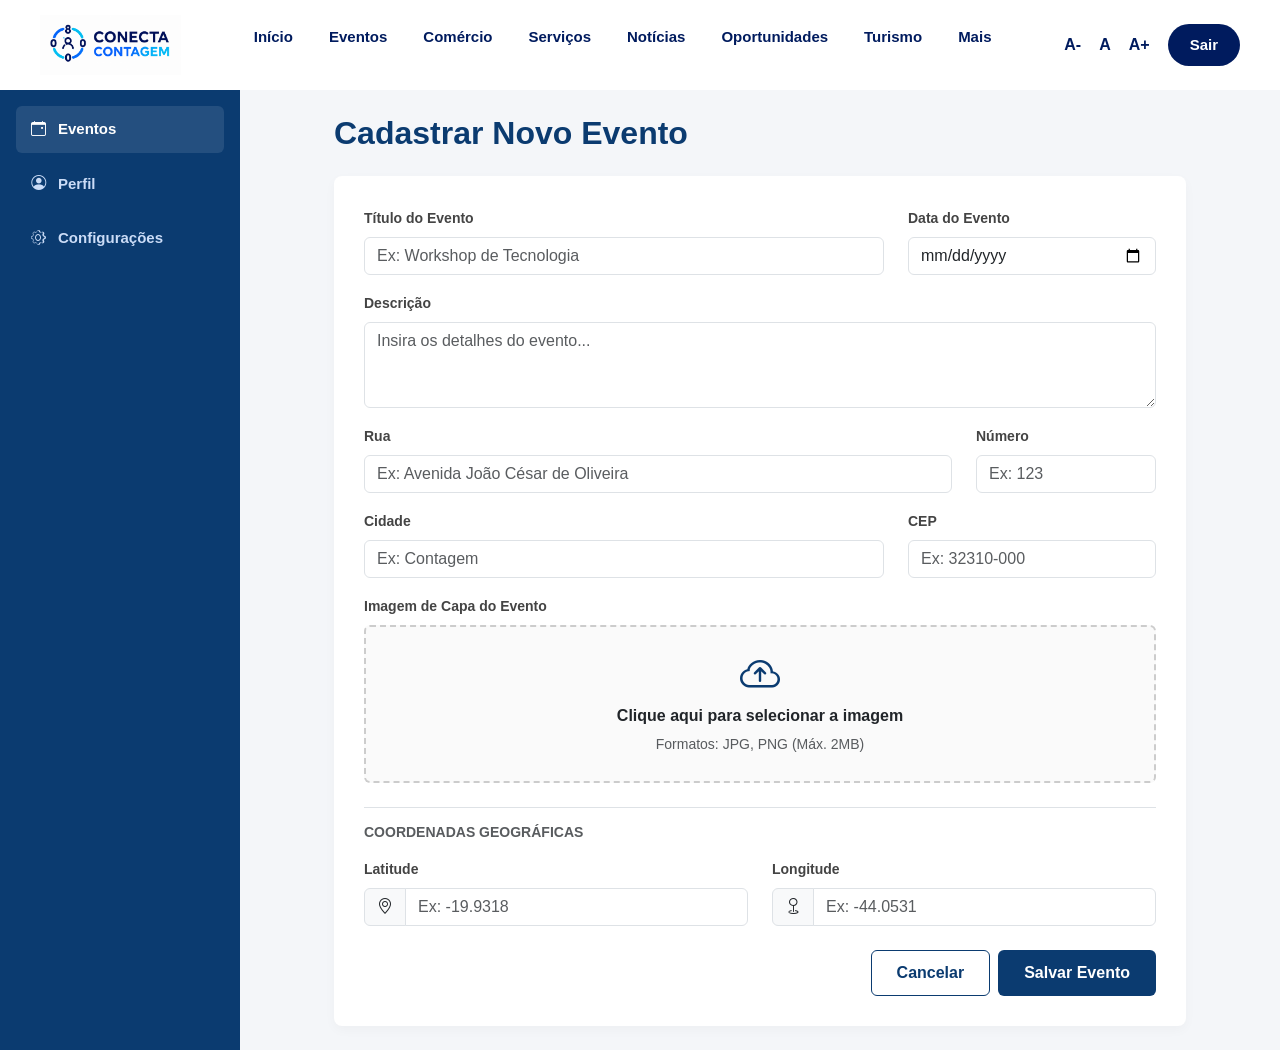
==== commit b8797610: "javascript quase completo" ====
--- a/cadastrar-evento.html
+++ b/cadastrar-evento.html
@@ -25,7 +25,7 @@
     <!-- Cabeçalho Menu/ Home-->
     <header>
         <div class="logo">
-            <img src="img/logo123.png" alt="Logo">
+            <img src="img/logo.png" alt="Logo">
         </div>
 
         <nav>
@@ -176,123 +176,6 @@
 
     </main>
 
-    <!-- ---------------------------------------- Footer  ----------------------------- -->
-    <footer class="rodape">
-
-        <!-- Container principal -->
-        <div class="containerRodape">
-
-            <!-- ================= Logo ================= -->
-            <div class="footer-col">
-
-                <!-- Logo -->
-                <img src="img/logo 04.png" alt="Logo Conecta Contagem" class="logo-footer">
-
-                <!-- Texto -->
-                <p>
-                    Informação que conecta você ao que
-                    Contagem tem de melhor.
-                </p>
-
-                <!-- Redes sociais -->
-    
-                <div class="redes">
-
-                    <a href="#" aria-label="Facebook">
-                        <i class="bi bi-facebook"></i>
-                    </a>
-
-                    <a href="#" aria-label="Instagram">
-                        <i class="bi bi-instagram"></i>
-                    </a>
-
-                    <a href="#" aria-label="YouTube">
-                        <i class="bi bi-youtube"></i>
-                    </a>
-
-                </div>
-
-            </div>
-
-            <!-- ================= Navegue ================= -->
-
-            <div class="footer-col">
-
-                <h3>Navegue</h3>
-
-                <ul>
-                    <li><a href="#">Início</a></li>
-                    <li><a href="#">Eventos</a></li>
-                    <li><a href="#">Comércio</a></li>
-                    <li><a href="#">Serviços</a></li>
-                    <li><a href="#">Notícias</a></li>
-                </ul>
-
-            </div>
-
-            <!-- ================= Institucional ================= -->
-
-            <div class="footer-col">
-
-                <h3>Institucional</h3>
-
-                <ul>
-                    <li><a href="#">Sobre o projeto</a></li>
-                    <li><a href="#">Como funciona</a></li>
-                    <li><a href="#">Perguntas frequentes</a></li>
-                    <li><a href="#">Fale conosco</a></li>
-                </ul>
-
-            </div>
-
-            <!-- ================= Legal ================= -->
-
-            <div class="footer-col">
-
-                <h3>Legal</h3>
-
-                <ul>
-                    <li><a href="#">Termos de uso</a></li>
-                    <li><a href="#">Política de privacidade</a></li>
-                    <li><a href="#">Acessibilidade</a></li>
-                </ul>
-
-            </div>
-
-            <!-- ================= Newsletter ================= -->
-
-            <div class="footer-col newsletter-col">
-
-                <h3>Receba novidades</h3>
-
-                <div class="newsletter">
-
-                    <input type="email" placeholder="Digite seu e-mail">
-
-                    <button>
-                        ➜
-                    </button>
-
-                </div>
-
-                <p>
-                    Fique por dentro das novidades da cidade.
-                </p>
-
-            </div>
-
-        </div>
-
-        <!-- Copyright -->
-
-        <div class="footer-copy">
-
-            © 2025 Conecta Contagem. Todos os direitos reservados.
-
-        </div>
-
-    </footer>
-
     <script>
         // latitude = getbyid("input");
         // longitude = getbyid("input");
@@ -309,7 +192,7 @@
 
    </script>
 
-
+  <script src="./javascript/script-cad-evento.js"></script>
 
 </body>
 
--- a/css/style-cadastrar-evento.css
+++ b/css/style-cadastrar-evento.css
@@ -41,7 +41,7 @@
 
 .logo img{
 
-    height: 110px;
+    height: 60px;
 
 }
 
@@ -249,202 +249,4 @@
     color: var(--azul-conecta);
 }
 
-/*--------------------------   footer -----------------------------------*/
-
-/* ==========================
-   FOOTER
-========================== */
-
-.rodape {
-    background: #0e233b;
-    color: #FFF;
-    padding: 45px 70px 20px;
-    font-family: Arial, Helvetica, sans-serif;
-}
-
-/* ==========================
-   CONTAINER
-========================== */
-
-.containerRodape {
-    display: flex;
-    justify-content: space-between;
-    align-items: flex-start;
-    gap: 50px;
-}
-
-/* ==========================
-   COLUNAS
-========================== */
-
-.footer-col {
-
-    display: flex;
-
-    flex-direction: column;
-
-}
-
-.footer-col h3 {
-
-    font-size: 16px;
-
-    margin-bottom: 18px;
-
-}
-
-.footer-col p {
-
-    font-size: 13px;
-
-    line-height: 22px;
-
-    color: #D5D9E3;
-
-}
-
-/* ==========================
-   LOGO
-========================== */
-
-.logo-footer {
-    width: 170px;
-    height: auto;
-}
-
-/* ==========================
-   LINKS
-========================== */
-
-.footer-col ul {
-
-    list-style: none;
-
-    padding: 0;
-
-    margin: 0;
-
-}
-
-.footer-col li {
-
-    margin-bottom: 10px;
-
-}
-
-.footer-col a {
-
-    text-decoration: none;
-
-    color: #D5D9E3;
-
-    font-size: 14px;
-
-    transition: .3s;
-
-}
-
-.footer-col a:hover {
-
-    color: #FFFFFF;
-
-}
-
-/* ==========================
-   REDES SOCIAIS
-========================== */
-
-.redes{
-    display: flex;
-    gap: 15px;
-    margin-top: 20px;
-}
-
-.redes a{
-    display: flex;
-    justify-content: center;
-    align-items: center;
-
-    width: 36px;
-    height: 36px;
-
-    border-radius: 50%;
-    background: rgba(255,255,255,.1);
-
-    color: #fff;
-    text-decoration: none;
-
-    transition: .3s;
-}
-
-.redes a:hover{
-    background: #ffffff;
-    color: #052A6B;
-}
-
-.redes i{
-    font-size: 18px;
-}
-
-/* ==========================
-   NEWSLETTER
-========================== */
-
-.newsletter {
-
-    display: flex;
-
-    margin: 18px 0;
-
-}
-
-.newsletter input {
-
-    width: 220px;
-
-    padding: 10px;
-
-    border: none;
-
-    outline: none;
-
-    border-radius: 6px 0 0 6px;
-
-}
-
-.newsletter button {
-
-    width: 45px;
-
-    border: none;
-
-    cursor: pointer;
-
-    border-radius: 0 6px 6px 0;
-
-    background: white;
-
-    font-size: 18px;
-
-}
-
-/* ==========================
-   COPYRIGHT
-========================== */
-
-.footer-copy {
-
-    text-align: center;
-
-    margin-top: 40px;
-
-    padding-top: 20px;
-
-    border-top: 1px solid rgba(255, 255, 255, .15);
-
-    font-size: 13px;
-
-    color: #D5D9E3;
-
-}
-
+
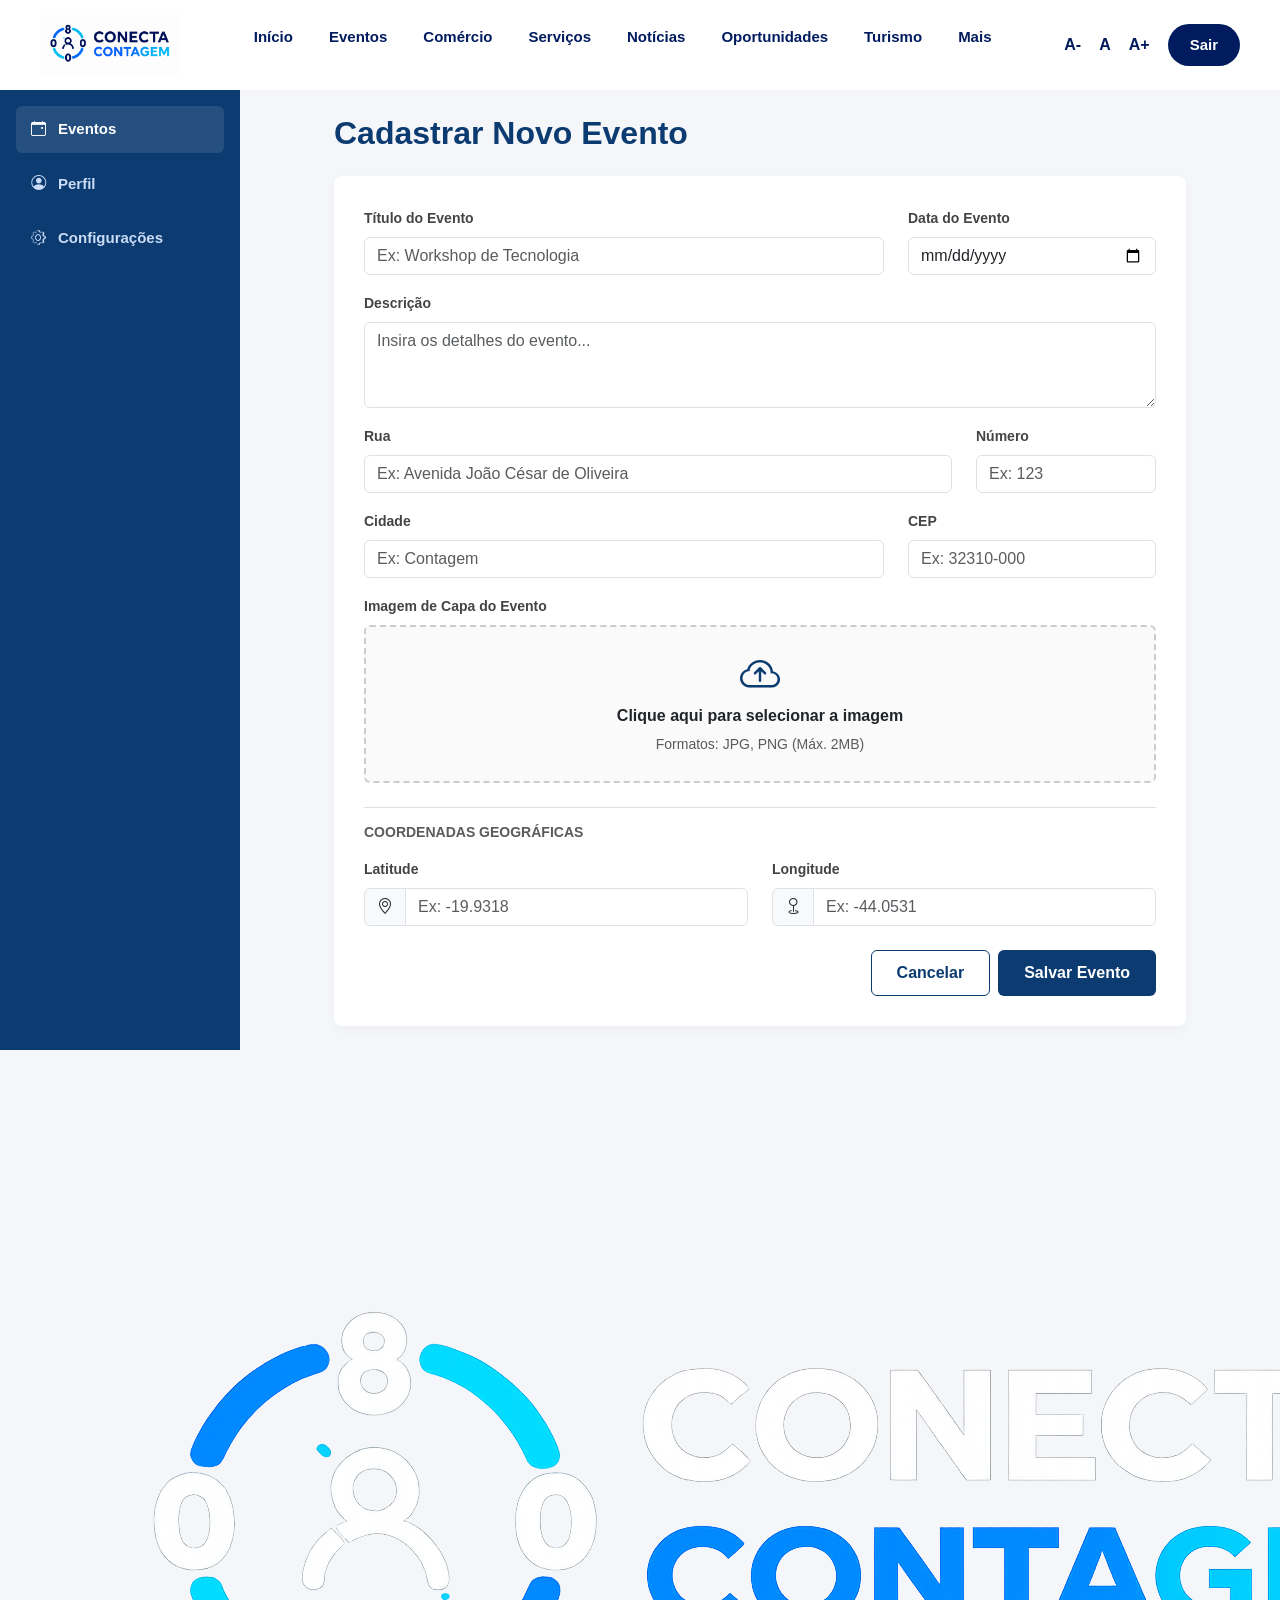
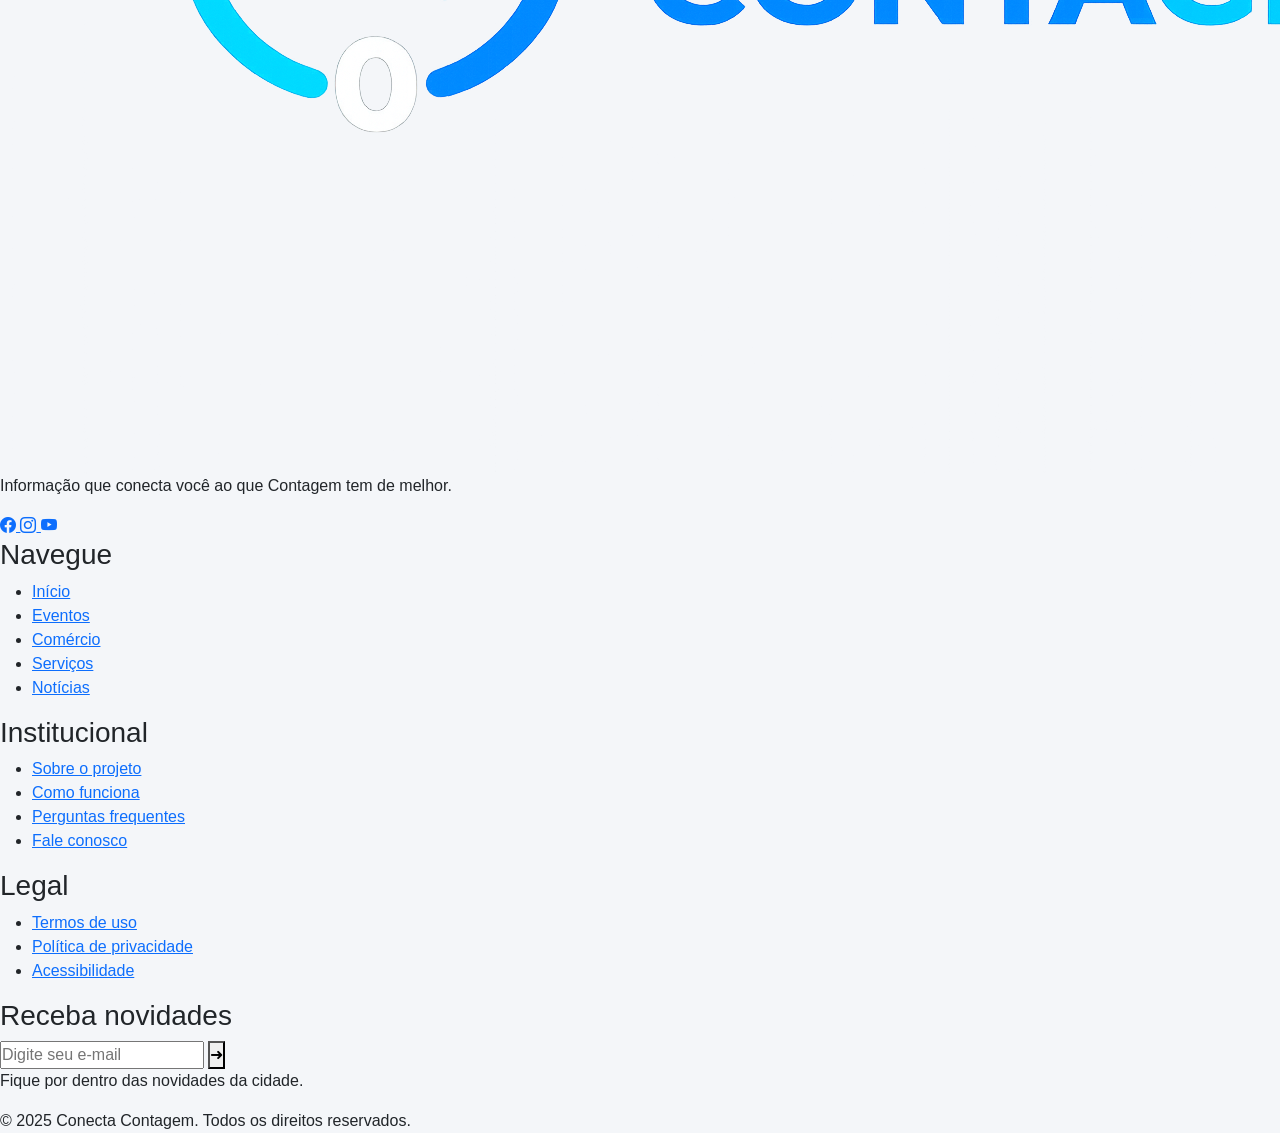
==== commit 92d9e8c0: "Validar formulário de evento" ====
--- a/cadastrar-evento.html
+++ b/cadastrar-evento.html
@@ -81,7 +81,7 @@
         <section class="conteudo-cadastro container-fluid p-4">
             <h2 class="titulo-pagina mb-4">Cadastrar Novo Evento</h2>
 
-            <form class="form-evento-clean">
+            <form class="form-evento-clean" id="formEvento">
 
                 <!-- Campos Básicos -->
                 <div class="row mb-3">
@@ -101,31 +101,31 @@
                         placeholder="Insira os detalhes do evento..."></textarea>
                 </div>
 
-               
-                    <!-- Linha 1: Rua e Número -->
-                    <div class="row mb-3">
-                        <div class="col-md-9">
-                            <label for="rua" class="form-label">Rua</label>
-                            <input type="text" id="rua" class="form-control"
-                                placeholder="Ex: Avenida João César de Oliveira">
-                        </div>
-                        <div class="col-md-3">
-                            <label for="numero" class="form-label">Número</label>
-                            <input type="text" id="numero" class="form-control" placeholder="Ex: 123">
-                        </div>
-                    </div>
-
-                    <!-- Linha 2: Cidade e CEP -->
-                    <div class="row mb-3">
-                        <div class="col-md-8">
-                            <label for="cidade" class="form-label">Cidade</label>
-                            <input type="text" id="cidade" class="form-control" placeholder="Ex: Contagem">
-                        </div>
-                        <div class="col-md-4">
-                            <label for="cep" class="form-label">CEP</label>
-                            <input type="text" id="cep" class="form-control" placeholder="Ex: 32310-000">
-                        </div>
-                    </div>
+
+                <!-- Linha 1: Rua e Número -->
+                <div class="row mb-3">
+                    <div class="col-md-9">
+                        <label for="rua" class="form-label">Rua</label>
+                        <input type="text" id="rua" class="form-control"
+                            placeholder="Ex: Avenida João César de Oliveira">
+                    </div>
+                    <div class="col-md-3">
+                        <label for="numero" class="form-label">Número</label>
+                        <input type="text" id="numero" class="form-control" placeholder="Ex: 123">
+                    </div>
+                </div>
+
+                <!-- Linha 2: Cidade e CEP -->
+                <div class="row mb-3">
+                    <div class="col-md-8">
+                        <label for="cidade" class="form-label">Cidade</label>
+                        <input type="text" id="cidade" class="form-control" placeholder="Ex: Contagem">
+                    </div>
+                    <div class="col-md-4">
+                        <label for="cep" class="form-label">CEP</label>
+                        <input type="text" id="cep" class="form-control" placeholder="Ex: 32310-000">
+                    </div>
+                </div>
                 </div>
 
 
@@ -168,31 +168,139 @@
                 <!-- Botões -->
                 <div class="d-flex justify-content-end gap-2">
                     <button type="button" class="btn btn-outline-conecta">Cancelar</button>
-                    <button type="submit" class="btn btn-conecta">Salvar Evento</button>
+                    <button type="submit" class="btn btn-conecta"> Salvar Evento </button>
+                </div>
+
+                <div class="alert alert-success mt-3 d-none" role="alert" id="alertaSucesso">
+                    Cadastrado com sucesso!
                 </div>
 
             </form>
+
         </section>
 
     </main>
 
-    <script>
-        // latitude = getbyid("input");
-        // longitude = getbyid("input");
-
-        alert("chegou")
-
-        const latitude = -19.932113;
-        const longitude = -44.053497;
-
-        window.open(
-            `https://www.google.com/maps?q=${latitude},${longitude}`,
-            "_blank"
-        );
-
-   </script>
-
-  <script src="./javascript/script-cad-evento.js"></script>
+    <!-- ---------------------------------------- Footer  ----------------------------- -->
+    <footer class="rodape">
+
+        <!-- Container principal -->
+        <div class="containerRodape">
+
+            <!-- ================= Logo ================= -->
+            <div class="footer-col">
+
+                <!-- Logo -->
+                <img src="img/logo 04.png" alt="Logo Conecta Contagem" class="logo-footer">
+
+                <!-- Texto -->
+                <p>
+                    Informação que conecta você ao que
+                    Contagem tem de melhor.
+                </p>
+
+                <!-- Redes sociais -->
+
+                <div class="redes">
+
+                    <a href="#" aria-label="Facebook">
+                        <i class="bi bi-facebook"></i>
+                    </a>
+
+                    <a href="#" aria-label="Instagram">
+                        <i class="bi bi-instagram"></i>
+                    </a>
+
+                    <a href="#" aria-label="YouTube">
+                        <i class="bi bi-youtube"></i>
+                    </a>
+
+                </div>
+
+            </div>
+
+            <!-- ================= Navegue ================= -->
+
+            <div class="footer-col">
+
+                <h3>Navegue</h3>
+
+                <ul>
+                    <li><a href="#">Início</a></li>
+                    <li><a href="#">Eventos</a></li>
+                    <li><a href="#">Comércio</a></li>
+                    <li><a href="#">Serviços</a></li>
+                    <li><a href="#">Notícias</a></li>
+                </ul>
+
+            </div>
+
+            <!-- ================= Institucional ================= -->
+
+            <div class="footer-col">
+
+                <h3>Institucional</h3>
+
+                <ul>
+                    <li><a href="#">Sobre o projeto</a></li>
+                    <li><a href="#">Como funciona</a></li>
+                    <li><a href="#">Perguntas frequentes</a></li>
+                    <li><a href="#">Fale conosco</a></li>
+                </ul>
+
+            </div>
+
+            <!-- ================= Legal ================= -->
+
+            <div class="footer-col">
+
+                <h3>Legal</h3>
+
+                <ul>
+                    <li><a href="#">Termos de uso</a></li>
+                    <li><a href="#">Política de privacidade</a></li>
+                    <li><a href="#">Acessibilidade</a></li>
+                </ul>
+
+            </div>
+
+            <!-- ================= Newsletter ================= -->
+
+            <div class="footer-col newsletter-col">
+
+                <h3>Receba novidades</h3>
+
+                <div class="newsletter">
+
+                    <input type="email" placeholder="Digite seu e-mail">
+
+                    <button>
+                        ➜
+                    </button>
+
+                </div>
+
+                <p>
+                    Fique por dentro das novidades da cidade.
+                </p>
+
+            </div>
+
+        </div>
+
+        <!-- Copyright -->
+
+        <div class="footer-copy">
+
+            © 2025 Conecta Contagem. Todos os direitos reservados.
+
+        </div>
+
+    </footer>
+
+
+
+    <script src="./js/script-cad-evento.js"></script>
 
 </body>
 
